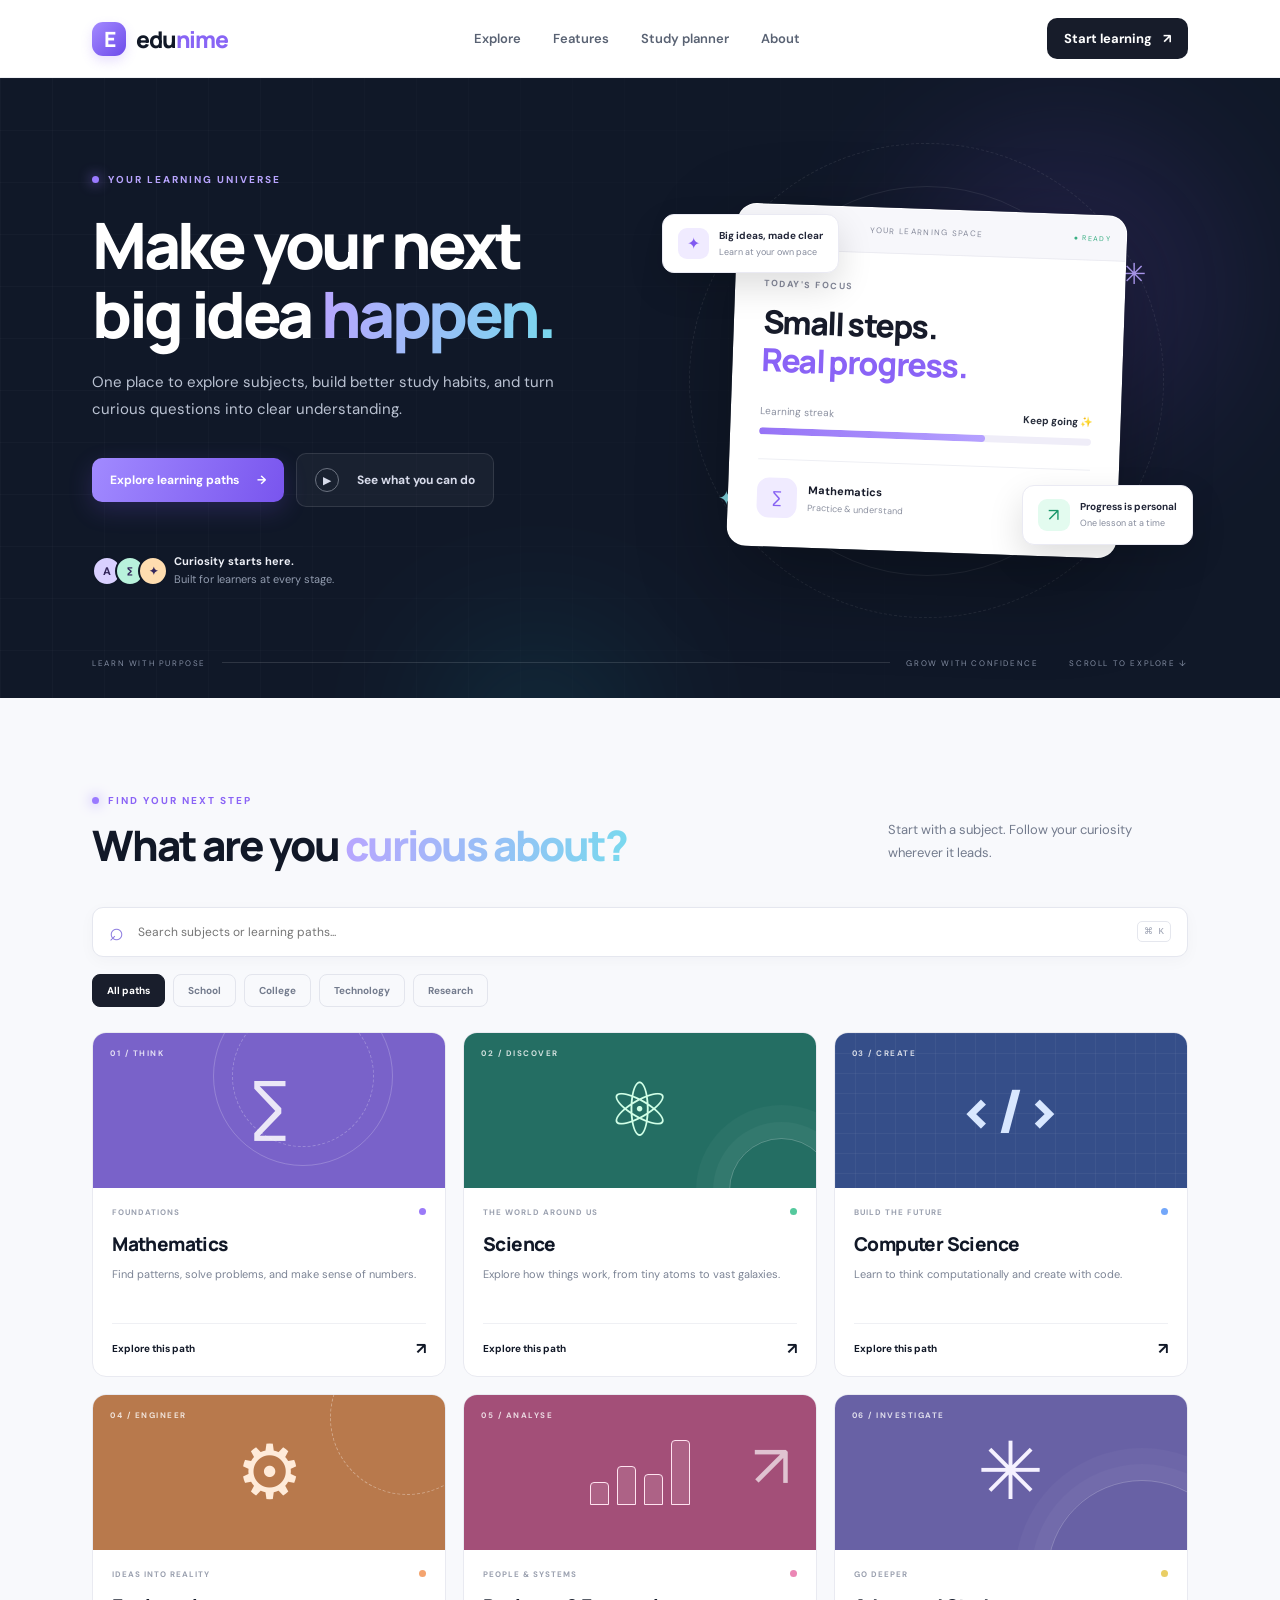
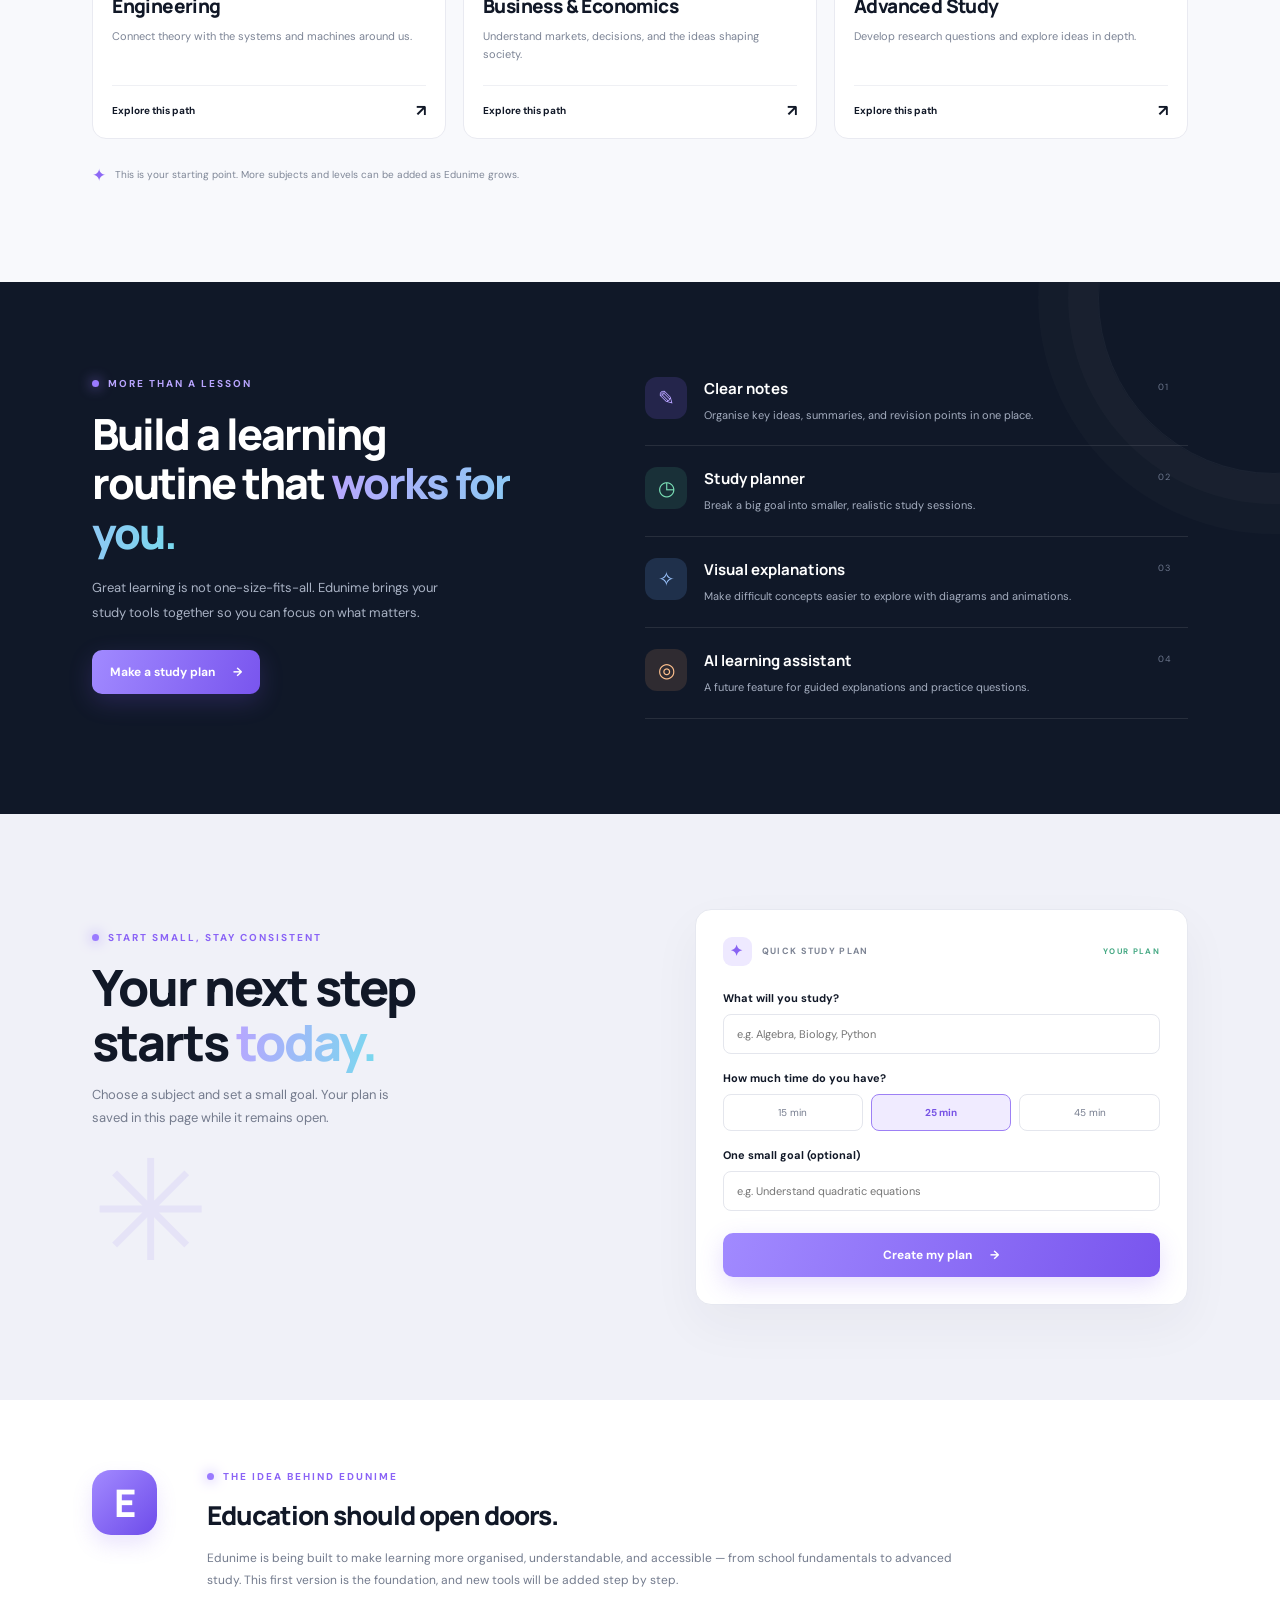
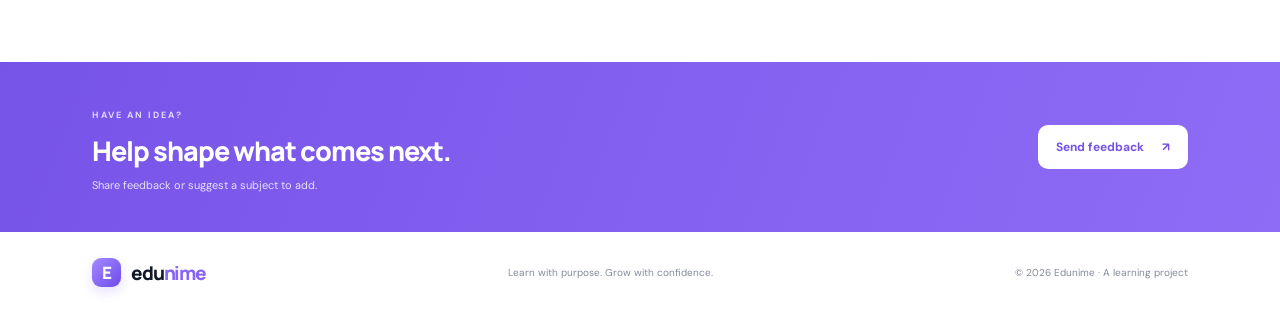
==== index.html @ 3dfca900 "Add Edunime website" ====
<!doctype html>
<html lang="en">
<head>
  <meta charset="utf-8">
  <meta name="viewport" content="width=device-width, initial-scale=1">
  <meta name="theme-color" content="#101828">
  <meta name="description" content="Edunime — learn clearly, plan smarter, and grow every day.">
  <title>Edunime — Your learning universe</title>
  <link rel="stylesheet" href="styles.css">
</head>
<body>
  <header class="site-header">
    <a class="brand" href="#home" aria-label="Edunime home">
      <span class="brand-mark">E</span><span>edu<span class="brand-accent">nime</span></span>
    </a>
    <button class="menu-toggle" id="menuToggle" aria-label="Toggle navigation" aria-expanded="false">☰</button>
    <nav class="nav" id="nav">
      <a href="#learn">Explore</a><a href="#features">Features</a><a href="#planner">Study planner</a><a href="#about">About</a>
    </nav>
    <a class="header-cta" href="#learn">Start learning <span aria-hidden="true">↗</span></a>
  </header>

  <main>
    <section class="hero" id="home">
      <div class="hero-glow glow-one"></div><div class="hero-glow glow-two"></div>
      <div class="hero-content">
        <div class="eyebrow"><span class="eyebrow-dot"></span> YOUR LEARNING UNIVERSE</div>
        <h1>Make your next<br>big idea <span class="gradient-text">happen.</span></h1>
        <p class="hero-copy">One place to explore subjects, build better study habits, and turn curious questions into clear understanding.</p>
        <div class="hero-actions">
          <a class="button button-primary" href="#learn">Explore learning paths <span>→</span></a>
          <a class="button button-quiet" href="#features"><span class="play-icon">▶</span> See what you can do</a>
        </div>
        <div class="hero-proof"><div class="avatar-stack"><span>A</span><span>∑</span><span>✦</span></div><p><strong>Curiosity starts here.</strong><br><span>Built for learners at every stage.</span></p></div>
      </div>
      <div class="hero-art" aria-label="Decorative illustration of a learning dashboard">
        <div class="orbit orbit-a"></div><div class="orbit orbit-b"></div>
        <div class="float-card card-note"><span class="mini-icon purple">✦</span><div><b>Big ideas, made clear</b><small>Learn at your own pace</small></div></div>
        <div class="learning-window">
          <div class="window-top"><div class="window-dots"><i></i><i></i><i></i></div><span>YOUR LEARNING SPACE</span><span class="window-status">● READY</span></div>
          <div class="window-body">
            <div class="window-label">TODAY'S FOCUS</div>
            <h3>Small steps.<br><span>Real progress.</span></h3>
            <div class="progress-row"><span>Learning streak</span><b>Keep going ✨</b></div>
            <div class="progress-track"><span></span></div>
            <div class="window-bottom"><div class="window-subject"><span class="subject-symbol math">∑</span><div><b>Mathematics</b><small>Practice & understand</small></div></div><span class="circle-arrow">↗</span></div>
          </div>
        </div>
        <div class="float-card card-progress"><span class="progress-spark">↗</span><div><b>Progress is personal</b><small>One lesson at a time</small></div></div>
        <div class="decor-star star-one">✳</div><div class="decor-star star-two">✦</div>
      </div>
      <div class="hero-bottom"><span>LEARN WITH PURPOSE</span><div class="hero-line"></div><span>GROW WITH CONFIDENCE</span><span class="scroll-hint">SCROLL TO EXPLORE ↓</span></div>
    </section>

    <section class="section learning-section" id="learn">
      <div class="section-heading">
        <div><div class="eyebrow dark-eyebrow"><span class="eyebrow-dot"></span> FIND YOUR NEXT STEP</div><h2>What are you <span class="gradient-text">curious about?</span></h2></div>
        <p>Start with a subject. Follow your curiosity wherever it leads.</p>
      </div>
      <div class="search-wrap"><span aria-hidden="true">⌕</span><input id="searchInput" type="search" placeholder="Search subjects or learning paths..." aria-label="Search learning paths"><kbd>⌘ K</kbd></div>
      <div class="filter-row" role="group" aria-label="Filter learning paths">
        <button class="filter-chip active" data-filter="all">All paths</button><button class="filter-chip" data-filter="school">School</button><button class="filter-chip" data-filter="college">College</button><button class="filter-chip" data-filter="technology">Technology</button><button class="filter-chip" data-filter="research">Research</button>
      </div>
      <div class="course-grid" id="courseGrid">
        <article class="course-card" data-category="school" data-search="mathematics algebra geometry numbers school">
          <div class="course-art art-math"><span class="art-symbol">∑</span><span class="art-orbit"></span><span class="art-tag">01 / THINK</span></div>
          <div class="course-info"><div class="course-meta"><span>FOUNDATIONS</span><span class="course-dot purple-dot"></span></div><h3>Mathematics</h3><p>Find patterns, solve problems, and make sense of numbers.</p><a href="#planner" class="course-link">Explore this path <span>↗</span></a></div>
        </article>
        <article class="course-card" data-category="school" data-search="science physics chemistry biology school">
          <div class="course-art art-science"><span class="atom">⚛</span><span class="art-tag">02 / DISCOVER</span><span class="science-orb"></span></div>
          <div class="course-info"><div class="course-meta"><span>THE WORLD AROUND US</span><span class="course-dot green-dot"></span></div><h3>Science</h3><p>Explore how things work, from tiny atoms to vast galaxies.</p><a href="#planner" class="course-link">Explore this path <span>↗</span></a></div>
        </article>
        <article class="course-card" data-category="technology" data-search="computer science coding programming technology">
          <div class="course-art art-code"><span class="code-bracket">&lt;/&gt;</span><span class="code-grid"></span><span class="art-tag">03 / CREATE</span></div>
          <div class="course-info"><div class="course-meta"><span>BUILD THE FUTURE</span><span class="course-dot blue-dot"></span></div><h3>Computer Science</h3><p>Learn to think computationally and create with code.</p><a href="#planner" class="course-link">Explore this path <span>↗</span></a></div>
        </article>
        <article class="course-card" data-category="college" data-search="engineering electronics mechanical civil college btech">
          <div class="course-art art-engineering"><span class="gear">⚙</span><span class="art-tag">04 / ENGINEER</span><span class="gear-ring"></span></div>
          <div class="course-info"><div class="course-meta"><span>IDEAS INTO REALITY</span><span class="course-dot orange-dot"></span></div><h3>Engineering</h3><p>Connect theory with the systems and machines around us.</p><a href="#planner" class="course-link">Explore this path <span>↗</span></a></div>
        </article>
        <article class="course-card" data-category="college" data-search="business economics finance college">
          <div class="course-art art-business"><span class="chart-bars"><i></i><i></i><i></i><i></i></span><span class="art-tag">05 / ANALYSE</span><span class="chart-line">↗</span></div>
          <div class="course-info"><div class="course-meta"><span>PEOPLE & SYSTEMS</span><span class="course-dot pink-dot"></span></div><h3>Business & Economics</h3><p>Understand markets, decisions, and the ideas shaping society.</p><a href="#planner" class="course-link">Explore this path <span>↗</span></a></div>
        </article>
        <article class="course-card" data-category="research" data-search="research advanced study masters phd academic">
          <div class="course-art art-research"><span class="research-star">✳</span><span class="art-tag">06 / INVESTIGATE</span><span class="research-ring"></span></div>
          <div class="course-info"><div class="course-meta"><span>GO DEEPER</span><span class="course-dot yellow-dot"></span></div><h3>Advanced Study</h3><p>Develop research questions and explore ideas in depth.</p><a href="#planner" class="course-link">Explore this path <span>↗</span></a></div>
        </article>
      </div>
      <p class="empty-state" id="emptyState" hidden>No paths match that search yet. Try another subject.</p>
      <div class="section-footnote"><span class="footnote-icon">✦</span> This is your starting point. More subjects and levels can be added as Edunime grows.</div>
    </section>

    <section class="feature-section" id="features">
      <div class="feature-intro"><div class="eyebrow"><span class="eyebrow-dot"></span> MORE THAN A LESSON</div><h2>Build a learning<br>routine that <span class="gradient-text">works for you.</span></h2><p>Great learning is not one-size-fits-all. Edunime brings your study tools together so you can focus on what matters.</p><a class="button button-primary" href="#planner">Make a study plan <span>→</span></a></div>
      <div class="feature-list">
        <article class="feature-item"><span class="feature-icon feature-purple">✎</span><div><h3>Clear notes</h3><p>Organise key ideas, summaries, and revision points in one place.</p></div><span class="feature-number">01</span></article>
        <article class="feature-item"><span class="feature-icon feature-green">◷</span><div><h3>Study planner</h3><p>Break a big goal into smaller, realistic study sessions.</p></div><span class="feature-number">02</span></article>
        <article class="feature-item"><span class="feature-icon feature-blue">✧</span><div><h3>Visual explanations</h3><p>Make difficult concepts easier to explore with diagrams and animations.</p></div><span class="feature-number">03</span></article>
        <article class="feature-item"><span class="feature-icon feature-orange">◎</span><div><h3>AI learning assistant</h3><p>A future feature for guided explanations and practice questions.</p></div><span class="feature-number">04</span></article>
      </div>
    </section>

    <section class="planner-section" id="planner">
      <div class="planner-copy"><div class="eyebrow dark-eyebrow"><span class="eyebrow-dot"></span> START SMALL, STAY CONSISTENT</div><h2>Your next step<br>starts <span class="gradient-text">today.</span></h2><p>Choose a subject and set a small goal. Your plan is saved in this page while it remains open.</p><div class="planner-decoration">✳</div></div>
      <form class="planner-card" id="plannerForm">
        <div class="planner-card-top"><span class="planner-icon">✦</span><span>QUICK STUDY PLAN</span><span class="planner-status">YOUR PLAN</span></div>
        <label for="subject">What will you study?</label>
        <input id="subject" name="subject" placeholder="e.g. Algebra, Biology, Python" required maxlength="80">
        <label for="minutes">How much time do you have?</label>
        <div class="time-options"><label><input type="radio" name="minutes" value="15"><span>15 min</span></label><label><input type="radio" name="minutes" value="25" checked><span>25 min</span></label><label><input type="radio" name="minutes" value="45"><span>45 min</span></label></div>
        <label for="goal">One small goal (optional)</label>
        <input id="goal" name="goal" placeholder="e.g. Understand quadratic equations" maxlength="120">
        <button class="button button-primary planner-submit" type="submit">Create my plan <span>→</span></button>
        <div class="plan-result" id="planResult" aria-live="polite" hidden></div>
      </form>
    </section>

    <section class="about-section" id="about"><div class="about-mark">E</div><div><div class="eyebrow dark-eyebrow"><span class="eyebrow-dot"></span> THE IDEA BEHIND EDUNIME</div><h2>Education should open doors.</h2><p>Edunime is being built to make learning more organised, understandable, and accessible — from school fundamentals to advanced study. This first version is the foundation, and new tools will be added step by step.</p></div></section>
    <section class="contact-strip"><div><span class="contact-kicker">HAVE AN IDEA?</span><h2>Help shape what comes next.</h2><p>Share feedback or suggest a subject to add.</p></div><a class="button button-light" href="mailto:hello@edunime.example?subject=Edunime%20feedback">Send feedback <span>↗</span></a></section>
  </main>

  <footer class="footer"><a class="brand footer-brand" href="#home"><span class="brand-mark">E</span><span>edu<span class="brand-accent">nime</span></span></a><p>Learn with purpose. Grow with confidence.</p><span>© <span id="year"></span> Edunime · A learning project</span></footer>
  <script src="script.js"></script>
</body>
</html>
---- styles.css ----
@import url('https://fonts.googleapis.com/css2?family=DM+Sans:wght@400;500;600;700&family=Manrope:wght@400;500;600;700;800&display=swap');
:root{--ink:#111827;--muted:#697386;--paper:#f8f9fc;--purple:#8a63f6;--line:#e7e9f0;--dark:#101828;--green:#a4f4c5}
*{box-sizing:border-box}html{scroll-behavior:smooth;scroll-padding-top:90px}body{margin:0;background:var(--paper);color:var(--ink);font-family:'DM Sans',sans-serif}a{color:inherit;text-decoration:none}button,input{font:inherit}.site-header{height:78px;padding:0 7.2%;display:flex;align-items:center;justify-content:space-between;background:#fff;border-bottom:1px solid #eff0f4;position:sticky;top:0;z-index:10}.brand{display:flex;align-items:center;gap:10px;font:800 23px Manrope,sans-serif;letter-spacing:-1.2px}.brand-mark{display:grid;place-items:center;width:34px;height:34px;background:linear-gradient(135deg,#a38aff,#6d4bea);color:#fff;border-radius:11px;font-size:21px;box-shadow:0 5px 12px #8a63f633}.brand-accent{color:#8865f5}.nav{display:flex;gap:32px;color:#596273;font-size:13px;font-weight:600}.nav a:hover,.course-link:hover{color:#825cf3}.header-cta{font-size:13px;font-weight:700;background:#171c2a;color:white;padding:12px 17px;border-radius:10px}.header-cta span{margin-left:8px}.menu-toggle{display:none;background:none;border:0;font-size:24px}.hero{min-height:620px;background:#101828;color:white;position:relative;overflow:hidden;padding:88px 7.2% 26px;display:grid;grid-template-columns:1.03fr .97fr;align-items:center;gap:20px}.hero:before{content:"";position:absolute;inset:0;background-image:linear-gradient(#ffffff06 1px,transparent 1px),linear-gradient(90deg,#ffffff06 1px,transparent 1px);background-size:52px 52px;mask-image:linear-gradient(90deg,black,transparent 95%);pointer-events:none}.hero-content,.hero-art{position:relative;z-index:1}.eyebrow{font-size:10px;letter-spacing:2px;font-weight:700;color:#b9a5ff;display:flex;align-items:center;gap:9px}.eyebrow-dot{display:inline-block;width:7px;height:7px;border-radius:50%;background:#9a7aff;box-shadow:0 0 13px #9a7aff}.hero h1,.section-heading h2,.feature-intro h2,.planner-copy h2{font:800 clamp(42px,5vw,66px)/1.09 Manrope,sans-serif;letter-spacing:-3.4px;margin:24px 0 20px}.gradient-text{background:linear-gradient(100deg,#b9a5ff,#78d9ee);-webkit-background-clip:text;background-clip:text;color:transparent}.hero-copy{color:#bac2d2;max-width:470px;line-height:1.8;font-size:15px}.hero-actions{display:flex;align-items:center;gap:12px;flex-wrap:wrap;margin-top:30px}.button{display:inline-flex;justify-content:center;align-items:center;gap:18px;padding:14px 18px;border-radius:10px;font-size:12px;font-weight:700;border:0;cursor:pointer;transition:transform .2s,box-shadow .2s}.button:hover{transform:translateY(-2px)}.button-primary{background:linear-gradient(110deg,#a18aff,#7955ee);color:white;box-shadow:0 8px 24px #835cf333}.button-quiet{color:#d7dbea;background:#ffffff0a;border:1px solid #ffffff1c}.play-icon{font-size:10px;border:1px solid #6b7280;border-radius:50%;width:24px;height:24px;display:grid;place-items:center}.hero-proof{display:flex;align-items:center;gap:13px;margin-top:46px}.avatar-stack{display:flex}.avatar-stack span{width:30px;height:30px;display:grid;place-items:center;border-radius:50%;border:2px solid #101828;margin-right:-7px;background:#d9d0ff;color:#34275c;font-size:11px;font-weight:800}.avatar-stack span:nth-child(2){background:#b8f2dc}.avatar-stack span:nth-child(3){background:#ffddb0}.hero-proof p{font-size:11px;line-height:1.6;color:#929caf;margin:0}.hero-proof strong{color:#eef0f7}.hero-art{min-height:420px;display:grid;place-items:center}.learning-window{width:min(100%,390px);background:#fff;color:#171b2a;border:1px solid #ffffff50;border-radius:19px;overflow:hidden;box-shadow:0 30px 90px #0005;transform:rotate(2deg);position:relative;z-index:2}.window-top{height:45px;background:#f7f7fb;border-bottom:1px solid #ececf2;display:flex;align-items:center;justify-content:space-between;padding:0 15px;font-size:8px;letter-spacing:1.3px;color:#85899a}.window-dots{display:flex;gap:4px}.window-dots i{width:6px;height:6px;background:#e3a9a9;border-radius:50%}.window-dots i:nth-child(2){background:#e8c879}.window-dots i:nth-child(3){background:#91d6b4}.window-status{color:#3aaf83;font-size:7px}.window-body{padding:28px}.window-label{font-size:9px;letter-spacing:1.5px;color:#85899a;font-weight:700}.window-body h3{font:800 32px/1.18 Manrope,sans-serif;letter-spacing:-1.4px;margin:14px 0 25px}.window-body h3 span{color:#8a63f6}.progress-row{display:flex;justify-content:space-between;font-size:10px;color:#8b90a0}.progress-row b{color:#262c3a}.progress-track{height:7px;background:#efedf8;border-radius:10px;margin-top:10px;overflow:hidden}.progress-track span{display:block;width:68%;height:100%;border-radius:10px;background:linear-gradient(90deg,#9673f6,#b5a1ff)}.window-bottom{margin-top:24px;padding-top:18px;border-top:1px solid #eeeff4;display:flex;align-items:center;justify-content:space-between}.window-subject{display:flex;align-items:center;gap:11px}.subject-symbol{display:grid;place-items:center;width:40px;height:40px;background:#f0ebff;color:#8661f3;border-radius:12px;font-size:20px}.window-subject b,.window-subject small{display:block}.window-subject b{font-size:11px}.window-subject small{font-size:9px;color:#8c91a0;margin-top:5px}.circle-arrow{width:29px;height:29px;border:1px solid #e9e7f1;border-radius:50%;display:grid;place-items:center;color:#8967f2}.float-card{position:absolute;z-index:3;background:#fff;color:#222638;border:1px solid #eaeaf3;border-radius:12px;padding:13px 15px;display:flex;align-items:center;gap:10px;box-shadow:0 14px 35px #0002}.float-card b,.float-card small{display:block}.float-card b{font-size:10px}.float-card small{font-size:9px;color:#858b9c;margin-top:4px}.card-note{top:43px;left:-4px}.card-progress{bottom:46px;right:-5px}.mini-icon{width:31px;height:31px;display:grid;place-items:center;border-radius:9px}.purple{background:#f0ebff;color:#8059f1}.progress-spark{display:grid;place-items:center;background:#e3fbef;color:#18966a;width:32px;height:32px;border-radius:9px;font-size:18px}.orbit{position:absolute;border:1px solid #ffffff15;border-radius:50%;width:390px;height:390px}.orbit-b{width:475px;height:475px;border-style:dashed}.decor-star{position:absolute;color:#b7a3ff}.star-one{font-size:29px;right:8%;top:20%}.star-two{font-size:20px;left:10%;bottom:19%;color:#87dfea}.hero-glow{position:absolute;border-radius:50%;filter:blur(80px);opacity:.16}.glow-one{width:300px;height:300px;background:#8b5cf6;right:5%;top:10%}.glow-two{width:180px;height:180px;background:#20c5d9;left:35%;bottom:-20%}.hero-bottom{grid-column:1/-1;display:flex;align-items:center;gap:16px;margin-top:38px;color:#838da2;font-size:8px;letter-spacing:1.6px}.hero-line{height:1px;background:#ffffff20;flex:1}.scroll-hint{margin-left:15px}.section{padding:96px 7.2%}.learning-section{background:#f8f9fc}.section-heading{display:flex;align-items:end;justify-content:space-between;gap:30px}.dark-eyebrow{color:#8a63f6}.section-heading h2,.feature-intro h2,.planner-copy h2{font-size:42px;letter-spacing:-2px;margin:16px 0 0}.section-heading>p{max-width:300px;color:#737b8d;font-size:13px;line-height:1.8;margin:0 0 4px}.search-wrap{height:50px;background:white;border:1px solid #e5e7ef;border-radius:11px;display:flex;align-items:center;gap:12px;padding:0 16px;margin-top:38px;box-shadow:0 4px 16px #1a234008}.search-wrap>span{font-size:25px;color:#8c7be0}.search-wrap input{flex:1;border:0;outline:0;background:transparent;font-size:12px;min-width:0;color:#232a3b}.search-wrap kbd{font-size:9px;color:#999fb0;border:1px solid #e5e7ee;border-radius:5px;padding:4px 6px}.filter-row{display:flex;gap:8px;flex-wrap:wrap;margin:17px 0 25px}.filter-chip{border:1px solid #e3e5ed;background:transparent;color:#737b8d;padding:9px 14px;border-radius:8px;font-size:10px;font-weight:700;cursor:pointer}.filter-chip.active,.filter-chip:hover{background:#191e2c;border-color:#191e2c;color:#fff}.course-grid{display:grid;grid-template-columns:repeat(3,minmax(0,1fr));gap:17px}.course-card{background:white;border:1px solid #e9eaf1;border-radius:14px;overflow:hidden;transition:transform .2s,box-shadow .2s}.course-card:hover{transform:translateY(-4px);box-shadow:0 15px 35px #171c2a0d}.course-art{height:155px;position:relative;overflow:hidden;display:grid;place-items:center}.art-tag{position:absolute;left:17px;top:15px;font-size:8px;letter-spacing:1.5px;color:#ffffffc9;font-weight:700}.art-math{background:#7962c9}.art-symbol{font-size:80px;color:#ffffffd9;font-weight:400;z-index:1}.art-orbit{position:absolute;width:180px;height:180px;border:1px solid #ffffff35;border-radius:50%;left:34%;top:-30%}.art-orbit:after{content:"";position:absolute;inset:18px;border:1px dashed #ffffff40;border-radius:50%}.art-science{background:#246e63}.atom{font-size:75px;color:#d1ffe7}.science-orb{position:absolute;width:105px;height:105px;border-radius:50%;border:1px solid #ffffff40;right:-18px;bottom:-55px;box-shadow:0 0 0 16px #ffffff0a,0 0 0 33px #ffffff08}.art-code{background:#354e89}.code-bracket{font:800 60px Manrope;color:#d8e7ff;z-index:1}.code-grid{position:absolute;inset:0;background-image:linear-gradient(#ffffff0b 1px,transparent 1px),linear-gradient(90deg,#ffffff0b 1px,transparent 1px);background-size:20px 20px}.art-engineering{background:#b8794c}.gear{font-size:75px;color:#ffebd9;z-index:1}.gear-ring{position:absolute;width:155px;height:155px;border:1px dashed #ffffff5c;border-radius:50%;right:-40px;top:-55px}.art-business{background:#a34f78}.chart-bars{display:flex;align-items:end;gap:8px;height:65px;z-index:1}.chart-bars i{display:block;width:19px;border:1px solid #ffe3f0;background:#ffffff1b;border-radius:4px 4px 0 0;height:35%}.chart-bars i:nth-child(2){height:60%}.chart-bars i:nth-child(3){height:48%}.chart-bars i:nth-child(4){height:100%}.chart-line{position:absolute;font-size:60px;right:26px;top:32px;color:#ffffffa8}.art-research{background:#6861a5}.research-star{font-size:80px;color:#f5f1ff;z-index:1}.research-ring{position:absolute;width:190px;height:190px;border:1px solid #ffffff3b;border-radius:50%;right:-50px;bottom:-120px;box-shadow:0 0 0 16px #ffffff08,0 0 0 32px #ffffff08}.course-info{padding:19px 19px 17px}.course-meta{display:flex;align-items:center;justify-content:space-between;font-size:8px;letter-spacing:1px;color:#9aa0af;font-weight:700}.course-dot{width:7px;height:7px;border-radius:50%}.purple-dot{background:#9b7af8}.green-dot{background:#55c99d}.blue-dot{background:#73a7fa}.orange-dot{background:#f4a46f}.pink-dot{background:#eb87b5}.yellow-dot{background:#e9ce65}.course-info h3{font:800 19px Manrope,sans-serif;letter-spacing:-.6px;margin:14px 0 8px}.course-info p{min-height:40px;color:#7c8495;font-size:11px;line-height:1.7;margin:0 0 18px}.course-link{display:flex;justify-content:space-between;align-items:center;border-top:1px solid #eff0f4;padding-top:14px;font-size:10px;font-weight:700}.course-link span{font-size:16px}.empty-state{padding:25px;color:#747b8c;font-size:13px}.section-footnote{display:flex;align-items:center;gap:9px;color:#7f8797;font-size:10px;margin-top:25px}.footnote-icon{color:#8d68f5;font-size:17px}.feature-section{background:#101828;color:#fff;padding:95px 7.2%;display:grid;grid-template-columns:.9fr 1.1fr;gap:10%;position:relative;overflow:hidden}.feature-section:after{content:"";position:absolute;width:350px;height:350px;right:-170px;top:-160px;border-radius:50%;border:1px solid #ffffff0c;box-shadow:0 0 0 30px #ffffff05,0 0 0 60px #ffffff04;pointer-events:none}.feature-intro h2{font-size:43px;line-height:1.15;margin:19px 0}.feature-intro>p{color:#a9b2c4;line-height:1.9;font-size:13px;max-width:350px;margin-bottom:25px}.feature-list{position:relative;z-index:1}.feature-item{display:grid;grid-template-columns:44px 1fr 30px;gap:15px;align-items:start;padding:21px 0;border-bottom:1px solid #ffffff18}.feature-item:first-child{padding-top:0}.feature-icon{width:42px;height:42px;border-radius:12px;display:grid;place-items:center;font-size:20px}.feature-purple{background:#8a63f62b;color:#b7a2ff}.feature-green{background:#54c99d22;color:#7be0b7}.feature-blue{background:#6ca5f82b;color:#9cc5ff}.feature-orange{background:#f3a36d22;color:#ffc18e}.feature-item h3{font:700 15px Manrope;margin:1px 0 7px}.feature-item p{font-size:11px;line-height:1.7;color:#a4adbf;margin:0;max-width:370px}.feature-number{font-size:9px;color:#6c768c;letter-spacing:1px;padding-top:4px}.planner-section{padding:95px 7.2%;display:grid;grid-template-columns:1fr 1fr;align-items:center;gap:10%;background:#f0f1f8;overflow:hidden}.planner-copy{position:relative}.planner-copy h2{font-size:50px;line-height:1.1}.planner-copy>p{color:#747b8d;font-size:13px;line-height:1.8;max-width:330px}.planner-decoration{font-size:140px;line-height:1;color:#8e6af51a;margin-top:12px}.planner-card{background:white;border:1px solid #e6e8f0;border-radius:16px;padding:27px;box-shadow:0 20px 50px #272f480c}.planner-card-top{display:flex;align-items:center;gap:10px;font-size:9px;font-weight:700;letter-spacing:1.3px;color:#7d8494;margin-bottom:25px}.planner-icon{display:grid;place-items:center;width:29px;height:29px;border-radius:9px;background:#eee9ff;color:#8863f3;font-size:15px}.planner-status{margin-left:auto;color:#46a984;font-size:8px}.planner-card>label{display:block;font-size:11px;font-weight:700;margin:17px 0 9px}.planner-card>input{width:100%;padding:12px 13px;border:1px solid #e4e6ed;border-radius:8px;outline:0;font-size:11px}.planner-card>input:focus{border-color:#9c82f4;box-shadow:0 0 0 3px #9c82f41c}.time-options{display:grid;grid-template-columns:repeat(3,1fr);gap:8px}.time-options input{position:absolute;opacity:0;pointer-events:none}.time-options span{display:block;text-align:center;border:1px solid #e4e6ed;border-radius:8px;padding:11px 5px;font-size:10px;color:#747b8d;cursor:pointer}.time-options input:checked+span{background:#f0ebff;border-color:#9d80f5;color:#7652e5;font-weight:700}.planner-submit{width:100%;margin-top:22px}.plan-result{margin-top:16px;padding:15px;background:#f0fbf5;border:1px solid #d0f1df;border-radius:9px;color:#246e4b;font-size:11px;line-height:1.8}.plan-result ol{padding-left:18px;margin:8px 0 0}.about-section{padding:70px 7.2%;display:grid;grid-template-columns:90px 1fr;gap:25px;align-items:start;background:white}.about-mark{width:65px;height:65px;border-radius:19px;display:grid;place-items:center;background:linear-gradient(135deg,#a38aff,#6d4bea);color:white;font:800 38px Manrope;box-shadow:0 10px 20px #8a63f62b}.about-section h2{font:800 26px Manrope;letter-spacing:-1px;margin:14px 0}.about-section p{max-width:760px;font-size:12px;line-height:1.9;color:#737b8d;margin:0}.contact-strip{padding:40px 7.2%;background:linear-gradient(110deg,#7754e8,#8f6cf6);color:white;display:flex;align-items:center;justify-content:space-between;gap:20px}.contact-kicker{font-size:9px;letter-spacing:2px;color:#e1d8ff;font-weight:700}.contact-strip h2{font:800 27px Manrope;letter-spacing:-1px;margin:9px 0}.contact-strip p{font-size:11px;color:#e7e0ff;margin:0}.button-light{background:white;color:#7652e5;white-space:nowrap}.footer{padding:26px 7.2%;display:flex;align-items:center;justify-content:space-between;gap:18px;background:#fff}.footer-brand{font-size:19px}.footer-brand .brand-mark{width:29px;height:29px;font-size:17px;border-radius:9px}.footer p,.footer>span{font-size:10px;color:#838a99}.footer>span{text-align:right}.footer p{margin:0}.hidden{display:none}
@media(max-width:900px){.site-header{padding:0 5%}.nav{gap:17px}.hero{padding-left:5%;padding-right:5%;grid-template-columns:1fr 1fr}.hero h1{font-size:53px}.hero-art{transform:scale(.9)}.section,.feature-section,.planner-section{padding-left:5%;padding-right:5%}.course-grid{grid-template-columns:repeat(2,minmax(0,1fr))}.feature-section{gap:6%}.planner-section{gap:6%}}
@media(max-width:650px){.site-header{height:68px}.menu-toggle{display:block;margin-left:auto;margin-right:15px;color:#202637}.nav{display:none;position:absolute;left:0;right:0;top:67px;padding:18px 5%;background:#fff;border-bottom:1px solid #eceef4;flex-direction:column;gap:18px}.nav.open{display:flex}.header-cta{font-size:11px;padding:10px 12px}.hero{display:flex;flex-direction:column;align-items:stretch;padding:65px 6% 23px}.hero h1{font-size:48px;letter-spacing:-2.5px}.hero-copy{font-size:13px}.hero-art{min-height:360px;transform:scale(.9);margin:5px -12px 0}.learning-window{max-width:340px}.card-note{left:0;top:25px}.card-progress{right:0;bottom:20px}.hero-bottom{margin-top:25px;font-size:7px;gap:8px}.scroll-hint{display:none}.section{padding:66px 6%}.section-heading{display:block}.section-heading h2,.feature-intro h2{font-size:34px;letter-spacing:-1.5px}.section-heading>p{margin-top:16px}.search-wrap kbd{display:none}.course-grid{grid-template-columns:1fr;gap:14px}.course-art{height:160px}.course-info p{min-height:0}.feature-section{grid-template-columns:1fr;padding:65px 6%;gap:35px}.feature-intro h2{font-size:39px}.planner-section{grid-template-columns:1fr;padding:65px 6%;gap:10px}.planner-copy h2{font-size:44px}.planner-decoration{display:none}.planner-card{padding:22px}.about-section{padding:50px 6%;grid-template-columns:55px 1fr;gap:17px}.about-mark{width:50px;height:50px;border-radius:14px;font-size:30px}.about-section h2{font-size:22px}.contact-strip{padding:35px 6%;align-items:flex-start;flex-direction:column}.contact-strip h2{font-size:24px}.footer{padding:24px 6%;flex-wrap:wrap}.footer p{order:3;width:100%}.footer>span{font-size:9px}.button{font-size:11px}.hero-actions{gap:9px}}
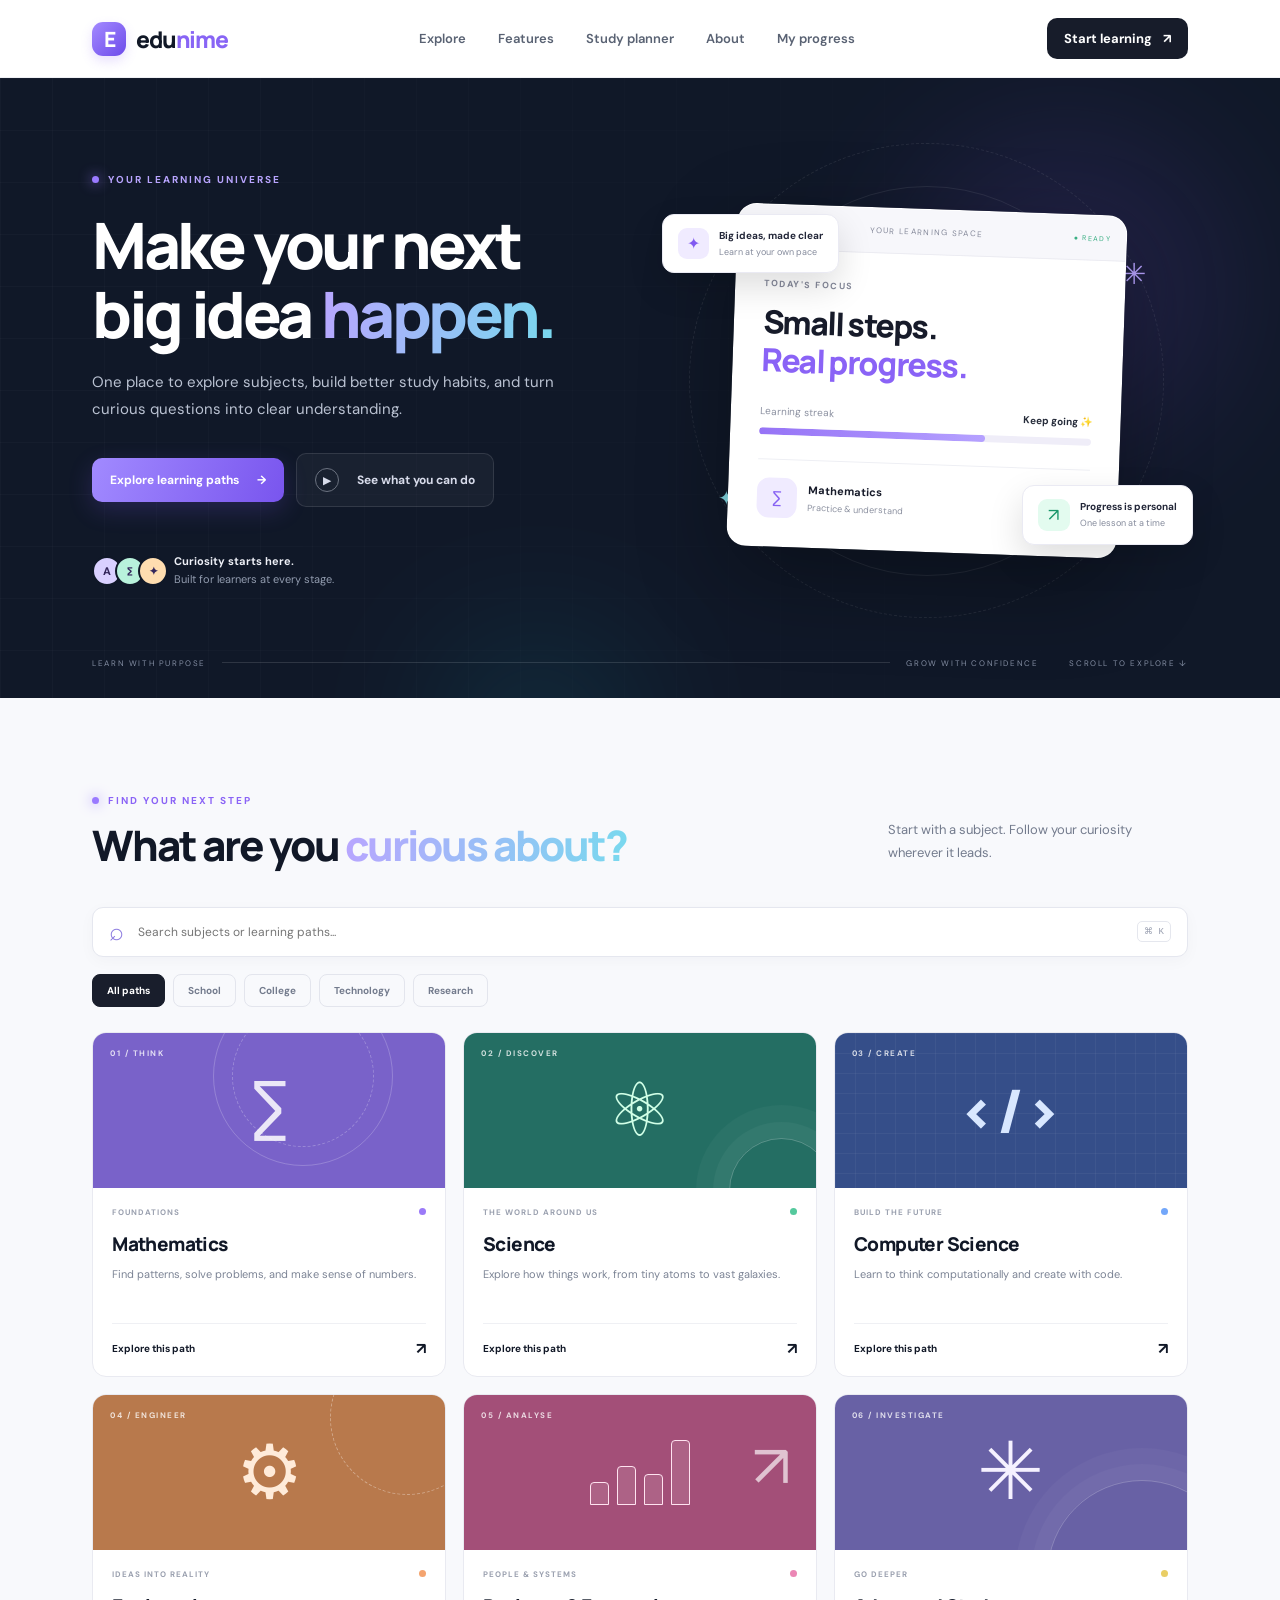
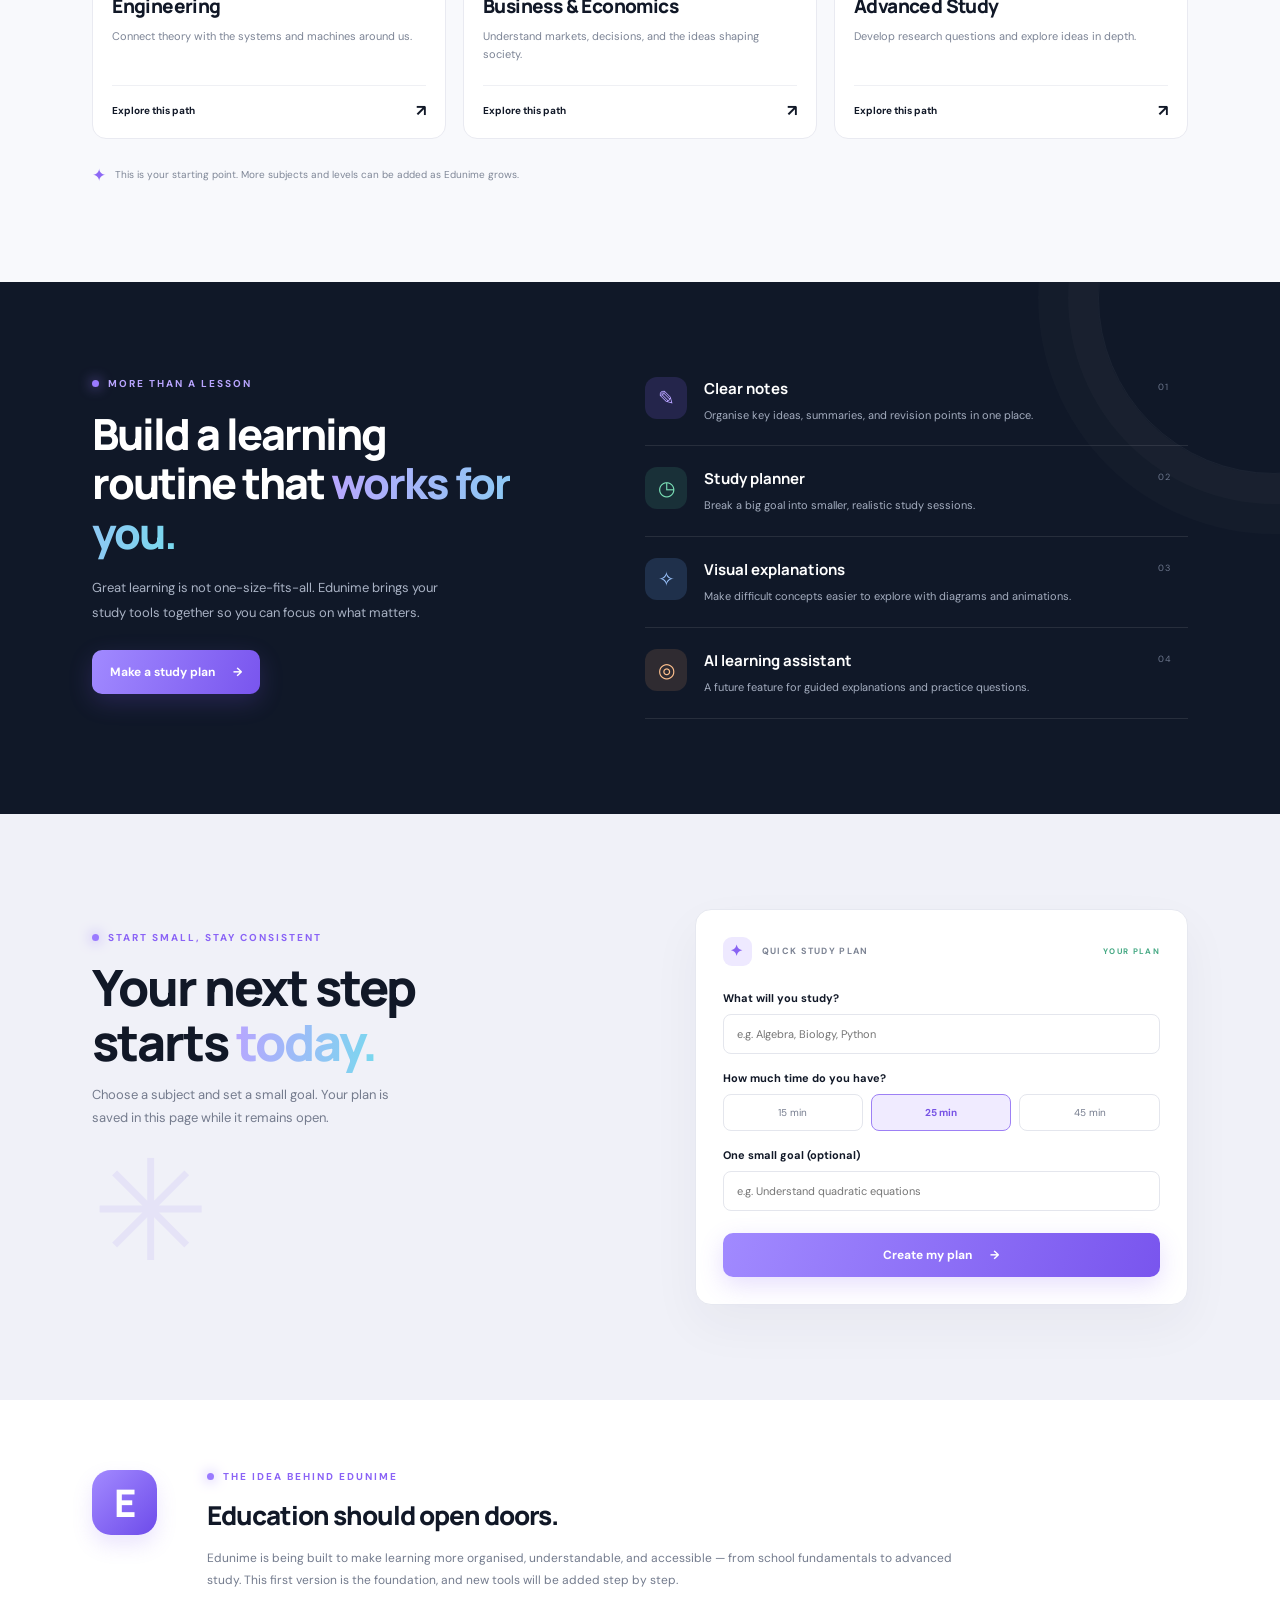
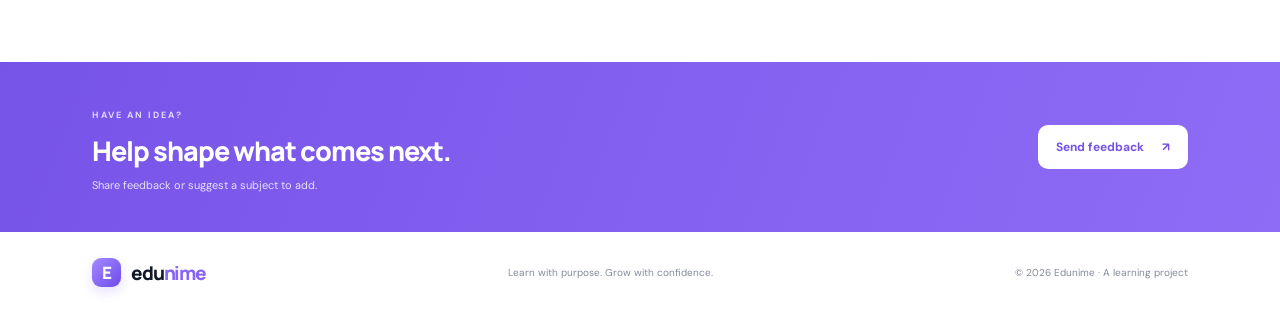
==== commit 5f0c31d7: "Add progress dashboard link to home navigation" ====
--- a/index.html
+++ b/index.html
@@ -64,27 +64,27 @@
       <div class="course-grid" id="courseGrid">
         <article class="course-card" data-category="school" data-search="mathematics algebra geometry numbers school">
           <div class="course-art art-math"><span class="art-symbol">∑</span><span class="art-orbit"></span><span class="art-tag">01 / THINK</span></div>
-          <div class="course-info"><div class="course-meta"><span>FOUNDATIONS</span><span class="course-dot purple-dot"></span></div><h3>Mathematics</h3><p>Find patterns, solve problems, and make sense of numbers.</p><a href="#planner" class="course-link">Explore this path <span>↗</span></a></div>
+          <div class="course-info"><div class="course-meta"><span>FOUNDATIONS</span><span class="course-dot purple-dot"></span></div><h3>Mathematics</h3><p>Find patterns, solve problems, and make sense of numbers.</p><a href="learning.html?subject=mathematics" class="course-link">Explore this path <span>↗</span></a></div>
         </article>
         <article class="course-card" data-category="school" data-search="science physics chemistry biology school">
           <div class="course-art art-science"><span class="atom">⚛</span><span class="art-tag">02 / DISCOVER</span><span class="science-orb"></span></div>
-          <div class="course-info"><div class="course-meta"><span>THE WORLD AROUND US</span><span class="course-dot green-dot"></span></div><h3>Science</h3><p>Explore how things work, from tiny atoms to vast galaxies.</p><a href="#planner" class="course-link">Explore this path <span>↗</span></a></div>
+          <div class="course-info"><div class="course-meta"><span>THE WORLD AROUND US</span><span class="course-dot green-dot"></span></div><h3>Science</h3><p>Explore how things work, from tiny atoms to vast galaxies.</p><a href="learning.html?subject=science" class="course-link">Explore this path <span>↗</span></a></div>
         </article>
         <article class="course-card" data-category="technology" data-search="computer science coding programming technology">
           <div class="course-art art-code"><span class="code-bracket">&lt;/&gt;</span><span class="code-grid"></span><span class="art-tag">03 / CREATE</span></div>
-          <div class="course-info"><div class="course-meta"><span>BUILD THE FUTURE</span><span class="course-dot blue-dot"></span></div><h3>Computer Science</h3><p>Learn to think computationally and create with code.</p><a href="#planner" class="course-link">Explore this path <span>↗</span></a></div>
+          <div class="course-info"><div class="course-meta"><span>BUILD THE FUTURE</span><span class="course-dot blue-dot"></span></div><h3>Computer Science</h3><p>Learn to think computationally and create with code.</p><a href="learning.html?subject=computer-science" class="course-link">Explore this path <span>↗</span></a></div>
         </article>
         <article class="course-card" data-category="college" data-search="engineering electronics mechanical civil college btech">
           <div class="course-art art-engineering"><span class="gear">⚙</span><span class="art-tag">04 / ENGINEER</span><span class="gear-ring"></span></div>
-          <div class="course-info"><div class="course-meta"><span>IDEAS INTO REALITY</span><span class="course-dot orange-dot"></span></div><h3>Engineering</h3><p>Connect theory with the systems and machines around us.</p><a href="#planner" class="course-link">Explore this path <span>↗</span></a></div>
+          <div class="course-info"><div class="course-meta"><span>IDEAS INTO REALITY</span><span class="course-dot orange-dot"></span></div><h3>Engineering</h3><p>Connect theory with the systems and machines around us.</p><a href="learning.html?subject=engineering" class="course-link">Explore this path <span>↗</span></a></div>
         </article>
         <article class="course-card" data-category="college" data-search="business economics finance college">
           <div class="course-art art-business"><span class="chart-bars"><i></i><i></i><i></i><i></i></span><span class="art-tag">05 / ANALYSE</span><span class="chart-line">↗</span></div>
-          <div class="course-info"><div class="course-meta"><span>PEOPLE & SYSTEMS</span><span class="course-dot pink-dot"></span></div><h3>Business & Economics</h3><p>Understand markets, decisions, and the ideas shaping society.</p><a href="#planner" class="course-link">Explore this path <span>↗</span></a></div>
+          <div class="course-info"><div class="course-meta"><span>PEOPLE & SYSTEMS</span><span class="course-dot pink-dot"></span></div><h3>Business & Economics</h3><p>Understand markets, decisions, and the ideas shaping society.</p><a href="learning.html?subject=business-economics" class="course-link">Explore this path <span>↗</span></a></div>
         </article>
         <article class="course-card" data-category="research" data-search="research advanced study masters phd academic">
           <div class="course-art art-research"><span class="research-star">✳</span><span class="art-tag">06 / INVESTIGATE</span><span class="research-ring"></span></div>
-          <div class="course-info"><div class="course-meta"><span>GO DEEPER</span><span class="course-dot yellow-dot"></span></div><h3>Advanced Study</h3><p>Develop research questions and explore ideas in depth.</p><a href="#planner" class="course-link">Explore this path <span>↗</span></a></div>
+          <div class="course-info"><div class="course-meta"><span>GO DEEPER</span><span class="course-dot yellow-dot"></span></div><h3>Advanced Study</h3><p>Develop research questions and explore ideas in depth.</p><a href="learning.html?subject=advanced-study" class="course-link">Explore this path <span>↗</span></a></div>
         </article>
       </div>
       <p class="empty-state" id="emptyState" hidden>No paths match that search yet. Try another subject.</p>
@@ -122,5 +122,6 @@
 
   <footer class="footer"><a class="brand footer-brand" href="#home"><span class="brand-mark">E</span><span>edu<span class="brand-accent">nime</span></span></a><p>Learn with purpose. Grow with confidence.</p><span>© <span id="year"></span> Edunime · A learning project</span></footer>
   <script src="script.js"></script>
+  <script src="features.js"></script>
 </body>
 </html>
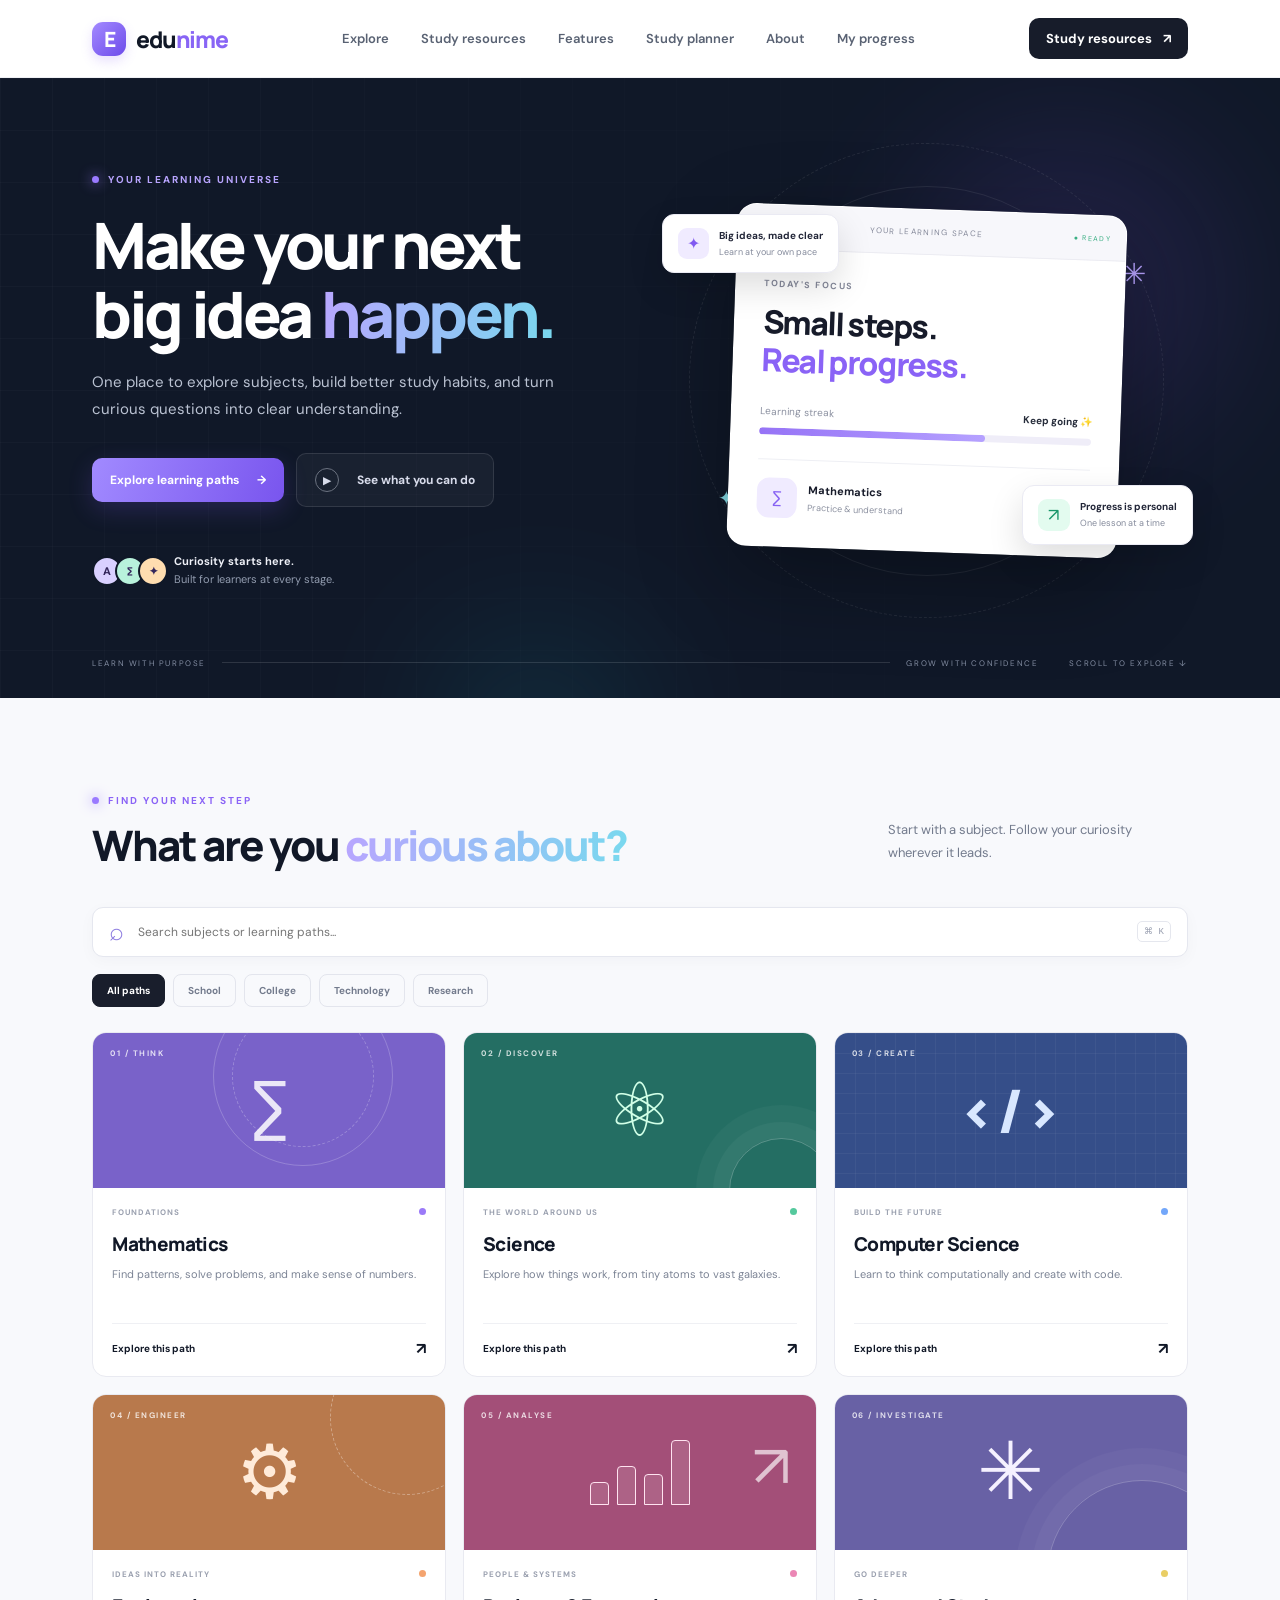
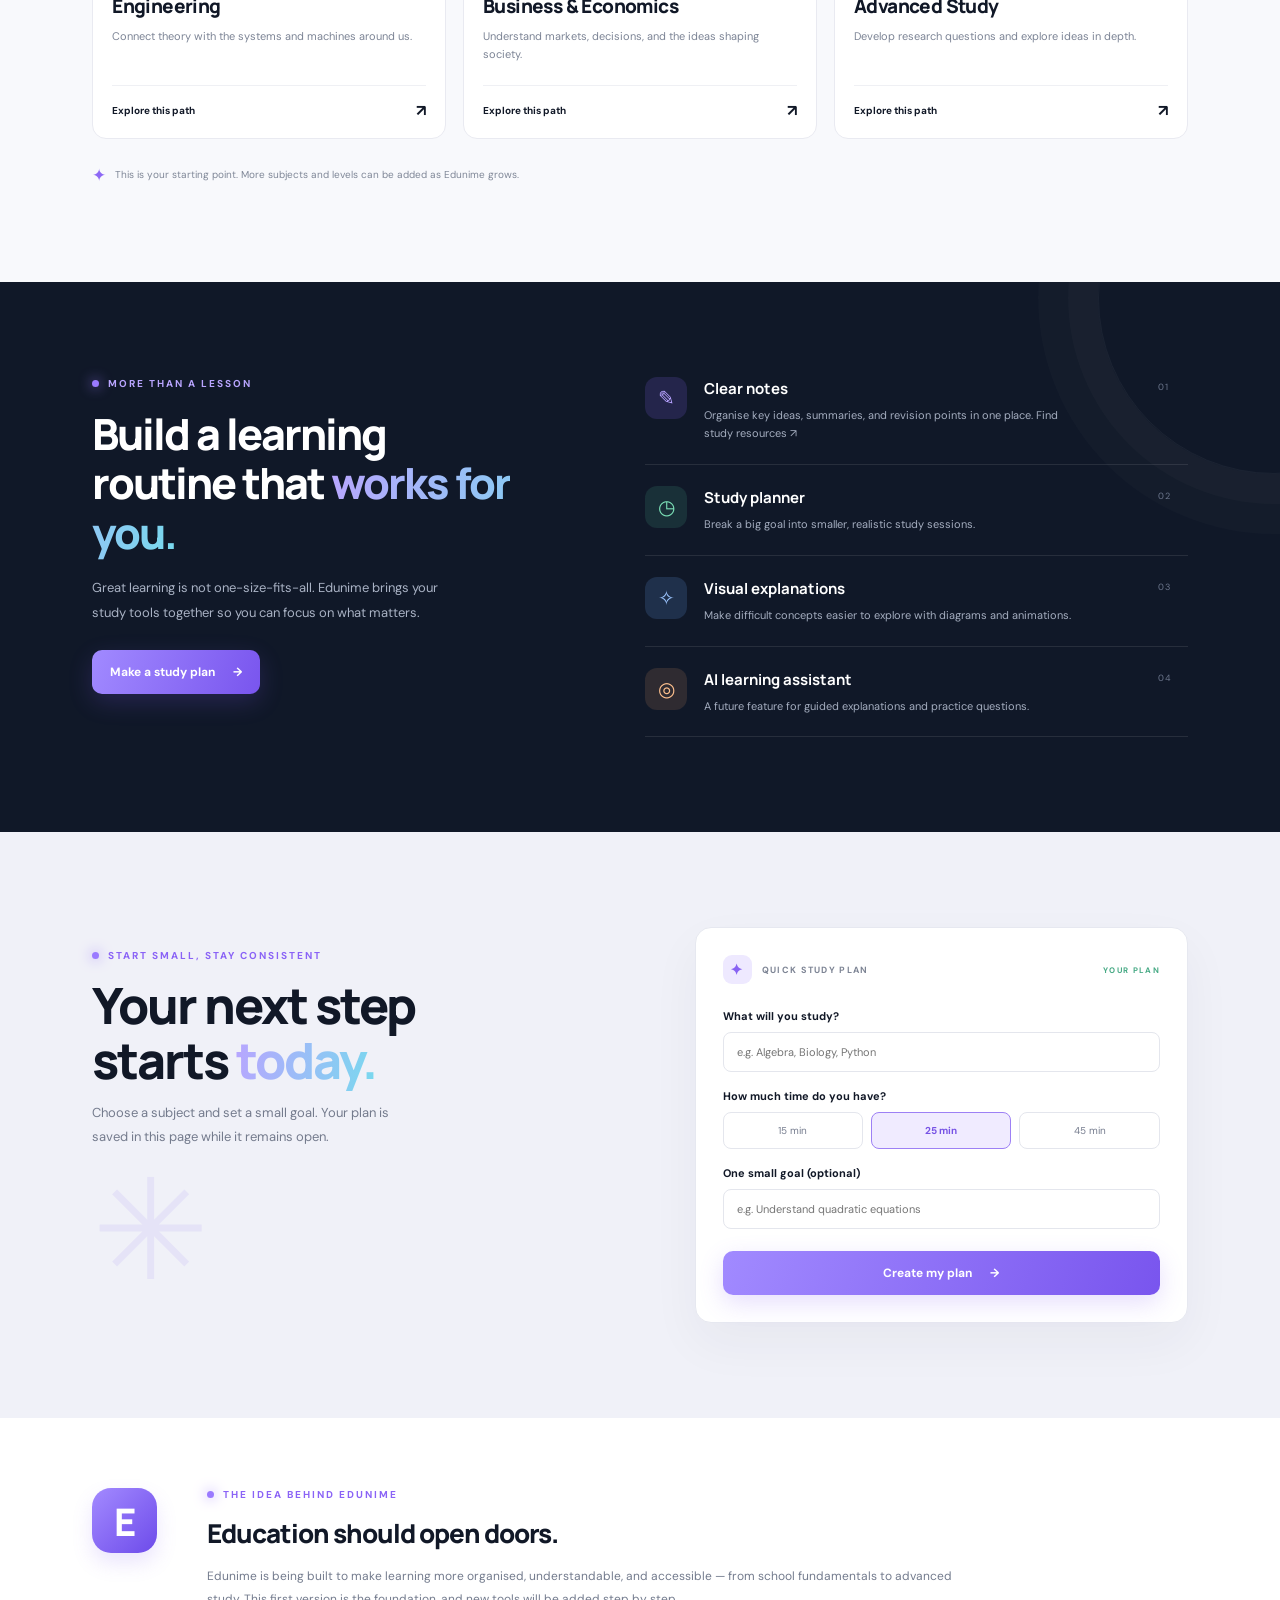
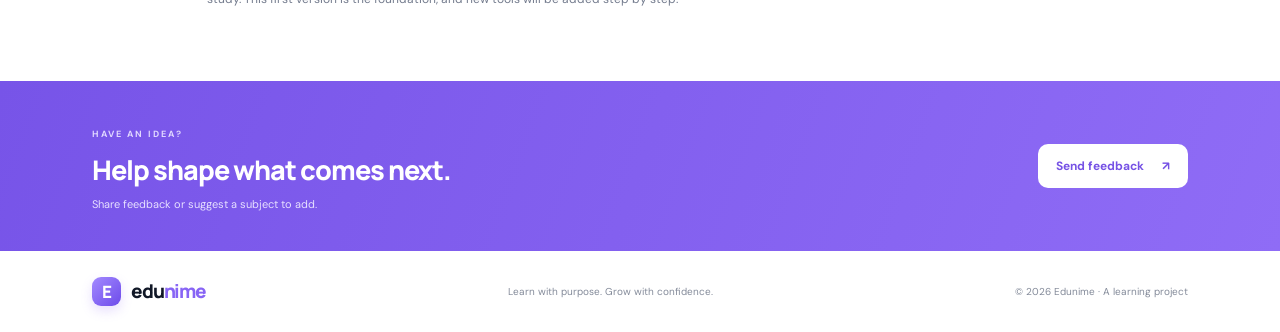
==== commit e862f228: "Link homepage to study resources explorer" ====
--- a/index.html
+++ b/index.html
@@ -15,9 +15,9 @@
     </a>
     <button class="menu-toggle" id="menuToggle" aria-label="Toggle navigation" aria-expanded="false">☰</button>
     <nav class="nav" id="nav">
-      <a href="#learn">Explore</a><a href="#features">Features</a><a href="#planner">Study planner</a><a href="#about">About</a>
+      <a href="#learn">Explore</a><a href="resources.html">Study resources</a><a href="#features">Features</a><a href="#planner">Study planner</a><a href="#about">About</a>
     </nav>
-    <a class="header-cta" href="#learn">Start learning <span aria-hidden="true">↗</span></a>
+    <a class="header-cta" href="resources.html">Study resources <span aria-hidden="true">↗</span></a>
   </header>
 
   <main>
@@ -94,7 +94,7 @@
     <section class="feature-section" id="features">
       <div class="feature-intro"><div class="eyebrow"><span class="eyebrow-dot"></span> MORE THAN A LESSON</div><h2>Build a learning<br>routine that <span class="gradient-text">works for you.</span></h2><p>Great learning is not one-size-fits-all. Edunime brings your study tools together so you can focus on what matters.</p><a class="button button-primary" href="#planner">Make a study plan <span>→</span></a></div>
       <div class="feature-list">
-        <article class="feature-item"><span class="feature-icon feature-purple">✎</span><div><h3>Clear notes</h3><p>Organise key ideas, summaries, and revision points in one place.</p></div><span class="feature-number">01</span></article>
+        <article class="feature-item"><span class="feature-icon feature-purple">✎</span><div><h3>Clear notes</h3><p>Organise key ideas, summaries, and revision points in one place. <a href="resources.html">Find study resources ↗</a></p></div><span class="feature-number">01</span></article>
         <article class="feature-item"><span class="feature-icon feature-green">◷</span><div><h3>Study planner</h3><p>Break a big goal into smaller, realistic study sessions.</p></div><span class="feature-number">02</span></article>
         <article class="feature-item"><span class="feature-icon feature-blue">✧</span><div><h3>Visual explanations</h3><p>Make difficult concepts easier to explore with diagrams and animations.</p></div><span class="feature-number">03</span></article>
         <article class="feature-item"><span class="feature-icon feature-orange">◎</span><div><h3>AI learning assistant</h3><p>A future feature for guided explanations and practice questions.</p></div><span class="feature-number">04</span></article>
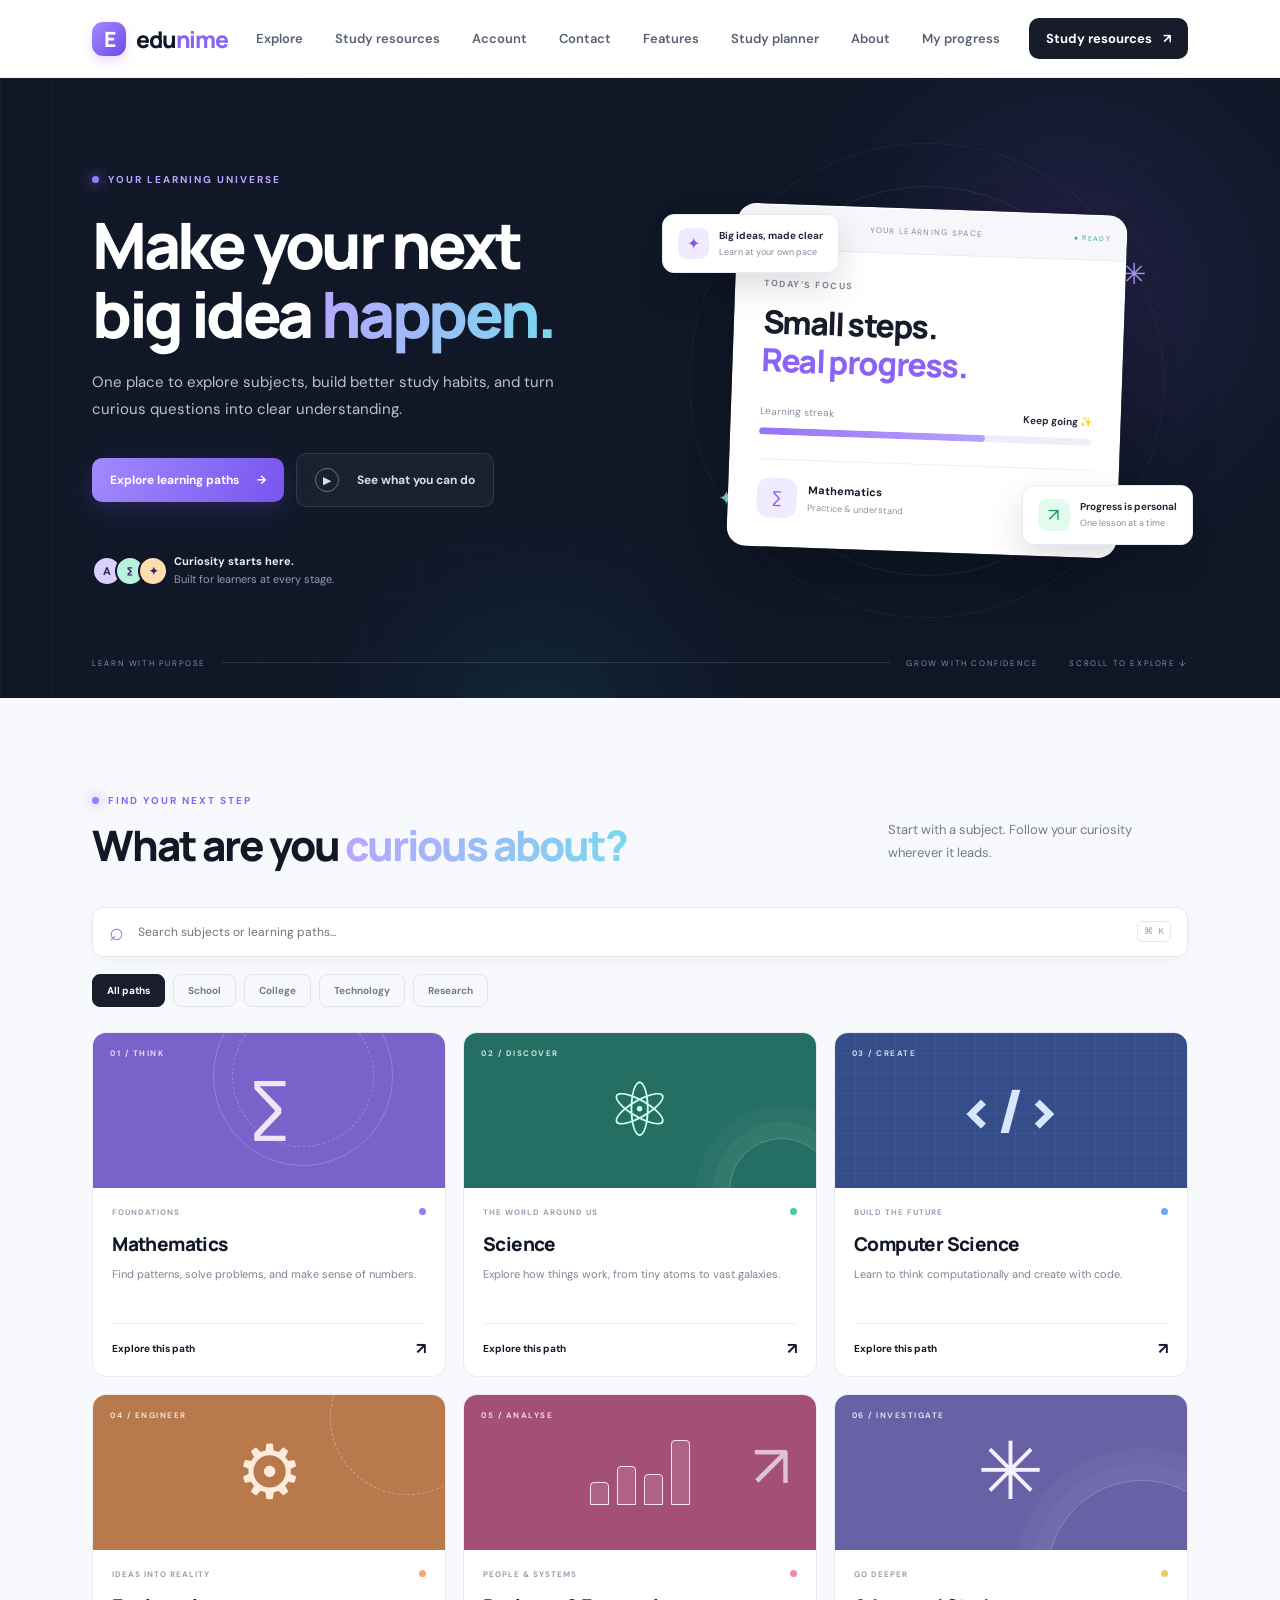
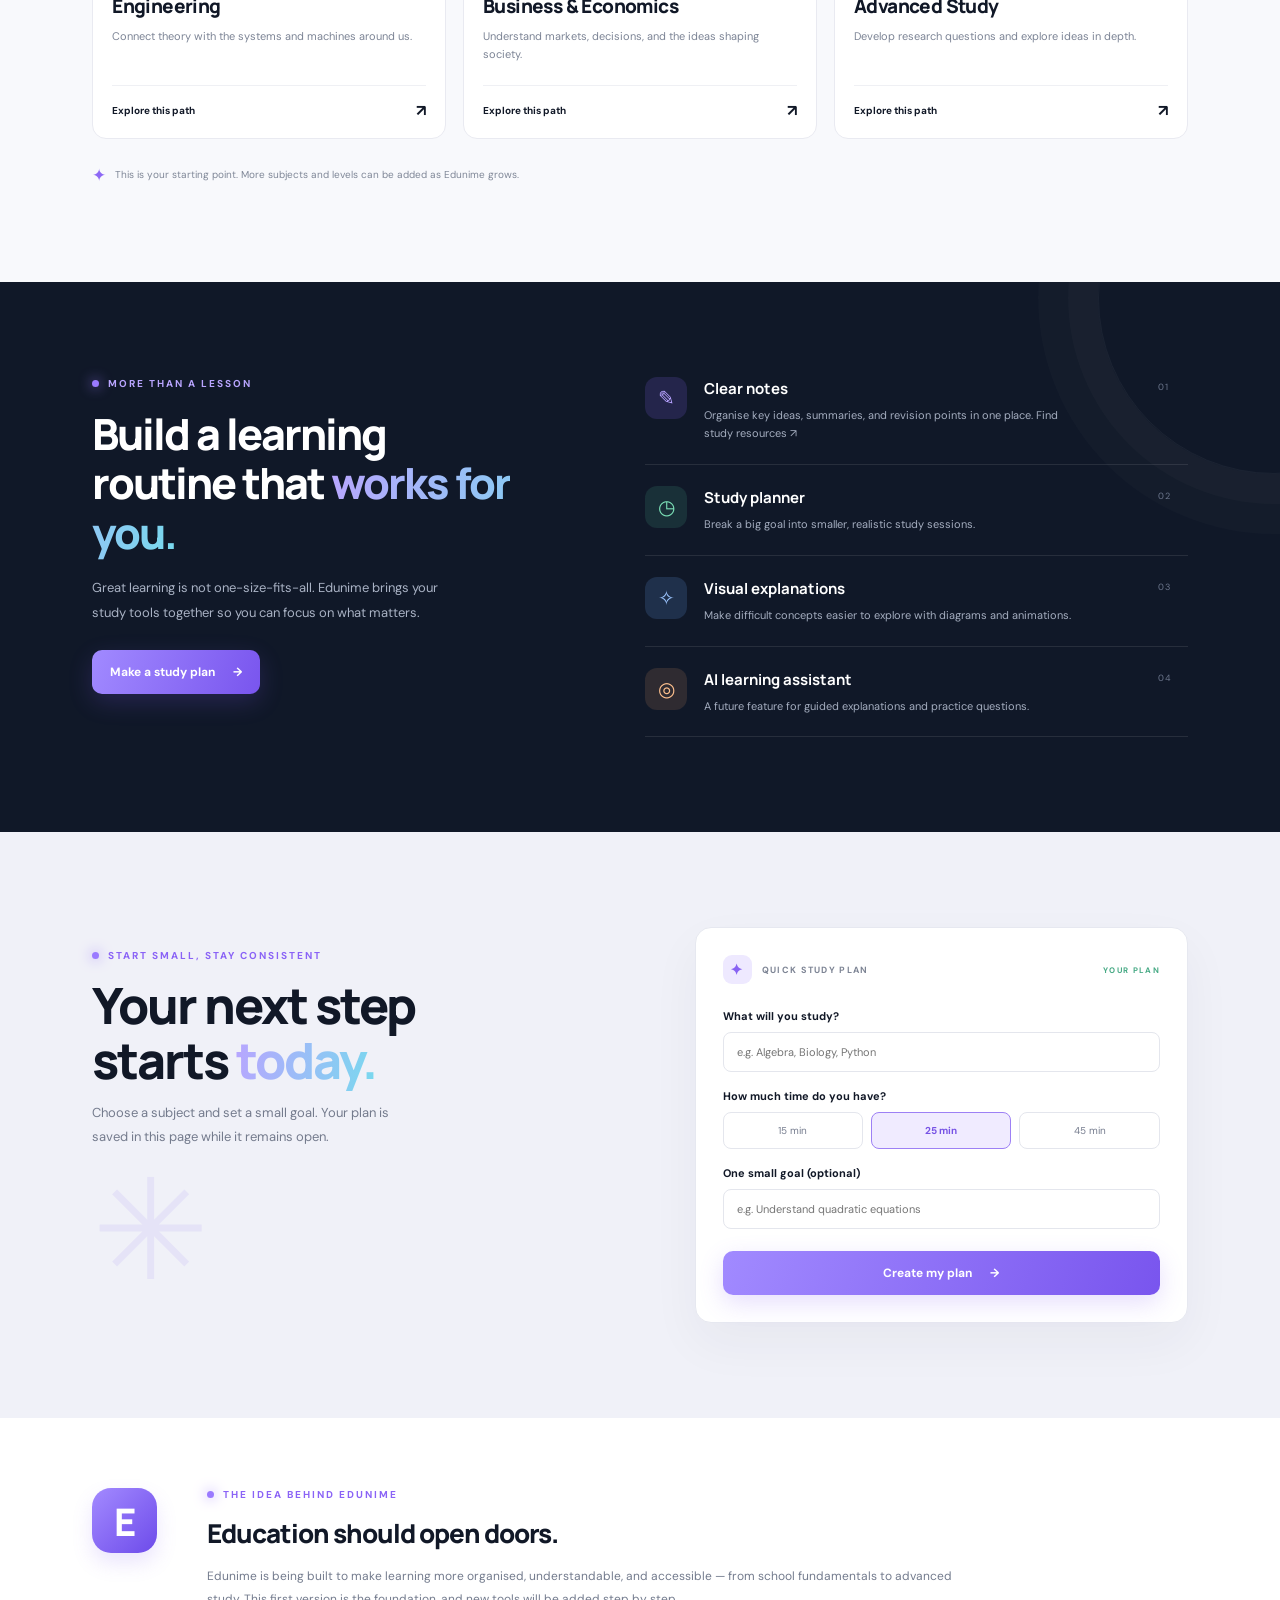
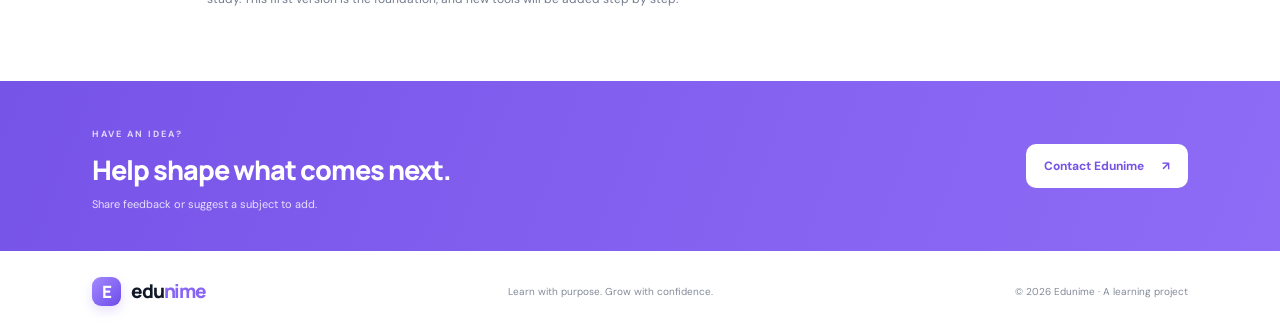
==== commit 2dc9e70a: "Add account and contact navigation" ====
--- a/index.html
+++ b/index.html
@@ -15,7 +15,7 @@
     </a>
     <button class="menu-toggle" id="menuToggle" aria-label="Toggle navigation" aria-expanded="false">☰</button>
     <nav class="nav" id="nav">
-      <a href="#learn">Explore</a><a href="resources.html">Study resources</a><a href="#features">Features</a><a href="#planner">Study planner</a><a href="#about">About</a>
+      <a href="#learn">Explore</a><a href="resources.html">Study resources</a><a href="account.html">Account</a><a href="contact.html">Contact</a><a href="#features">Features</a><a href="#planner">Study planner</a><a href="#about">About</a>
     </nav>
     <a class="header-cta" href="resources.html">Study resources <span aria-hidden="true">↗</span></a>
   </header>
@@ -117,7 +117,7 @@
     </section>
 
     <section class="about-section" id="about"><div class="about-mark">E</div><div><div class="eyebrow dark-eyebrow"><span class="eyebrow-dot"></span> THE IDEA BEHIND EDUNIME</div><h2>Education should open doors.</h2><p>Edunime is being built to make learning more organised, understandable, and accessible — from school fundamentals to advanced study. This first version is the foundation, and new tools will be added step by step.</p></div></section>
-    <section class="contact-strip"><div><span class="contact-kicker">HAVE AN IDEA?</span><h2>Help shape what comes next.</h2><p>Share feedback or suggest a subject to add.</p></div><a class="button button-light" href="mailto:hello@edunime.example?subject=Edunime%20feedback">Send feedback <span>↗</span></a></section>
+    <section class="contact-strip"><div><span class="contact-kicker">HAVE AN IDEA?</span><h2>Help shape what comes next.</h2><p>Share feedback or suggest a subject to add.</p></div><a class="button button-light" href="contact.html">Contact Edunime <span>↗</span></a></section>
   </main>
 
   <footer class="footer"><a class="brand footer-brand" href="#home"><span class="brand-mark">E</span><span>edu<span class="brand-accent">nime</span></span></a><p>Learn with purpose. Grow with confidence.</p><span>© <span id="year"></span> Edunime · A learning project</span></footer>
